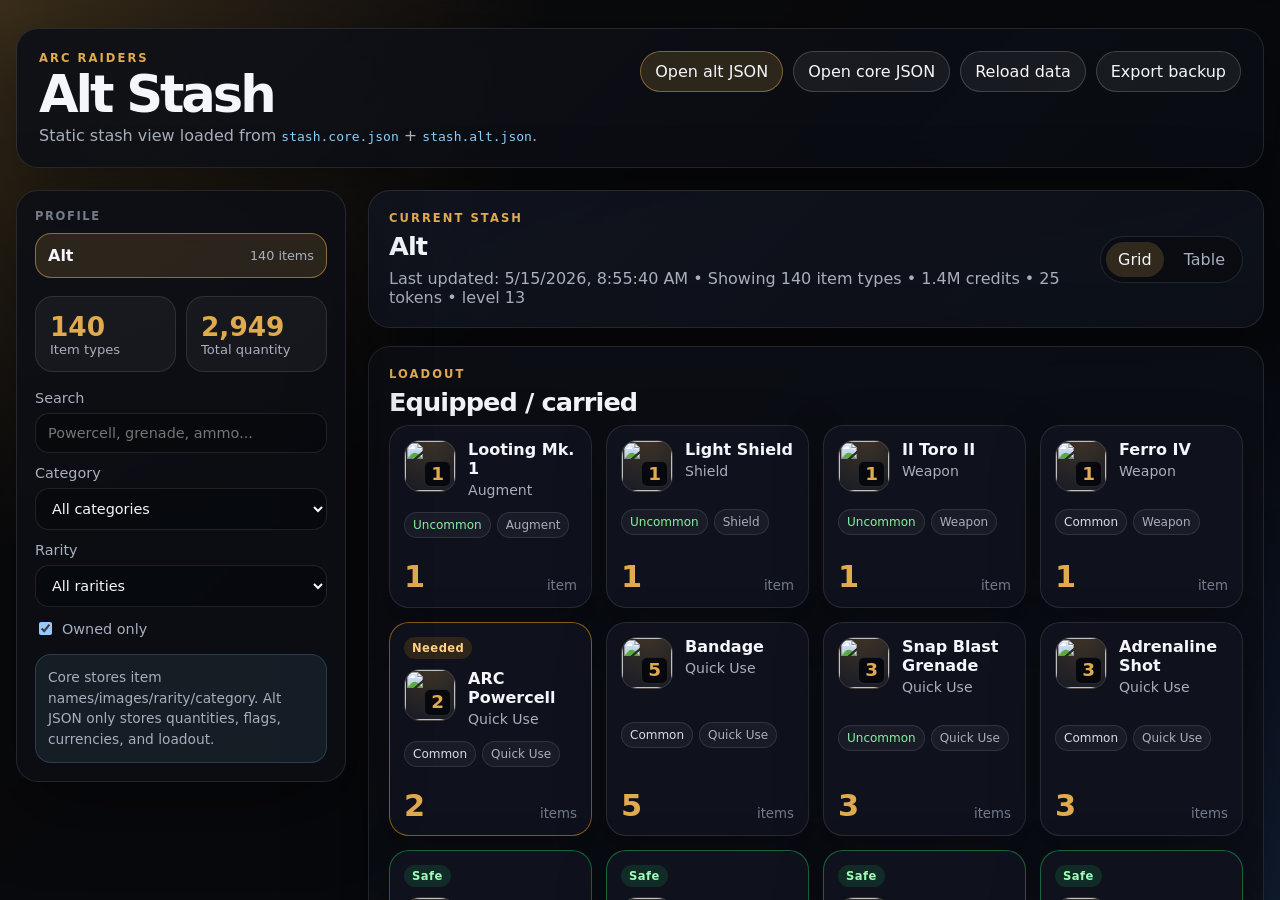
==== index.html @ db2b0db4 "starter upload" ====
<!doctype html>
<html lang="en">
<head>
  <meta charset="utf-8" />
  <meta http-equiv="refresh" content="0; url=/alt/" />
  <meta name="viewport" content="width=device-width, initial-scale=1" />
  <title>Sic4rio ARC Stash</title>
  <link rel="canonical" href="/alt/" />
</head>
<body>
  <p>Redirecting to <a href="/alt/">Alt stash</a>...</p>
</body>
</html>
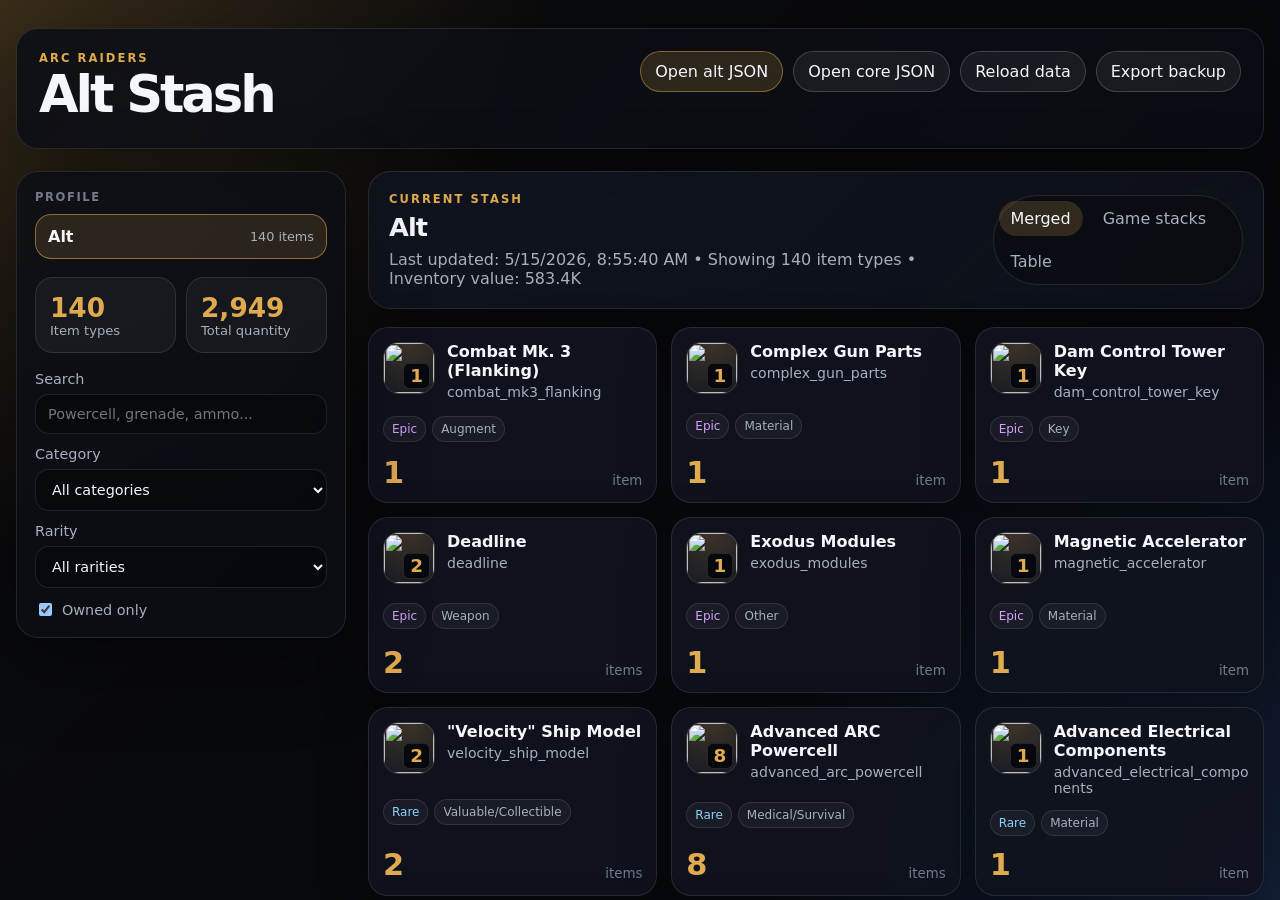
==== commit faa4d434: "v0.1" ====
--- a/index.html
+++ b/index.html
@@ -1,6 +1,8 @@
 <!doctype html>
 <html lang="en">
 <head>
+  <link rel="icon" href="https://sic4riodragon.uk/assets/SicarioDragon.png" />
+  <link rel="apple-touch-icon" href="https://sic4riodragon.uk/assets/SicarioDragon.png" />
   <meta charset="utf-8" />
   <meta http-equiv="refresh" content="0; url=/alt/" />
   <meta name="viewport" content="width=device-width, initial-scale=1" />
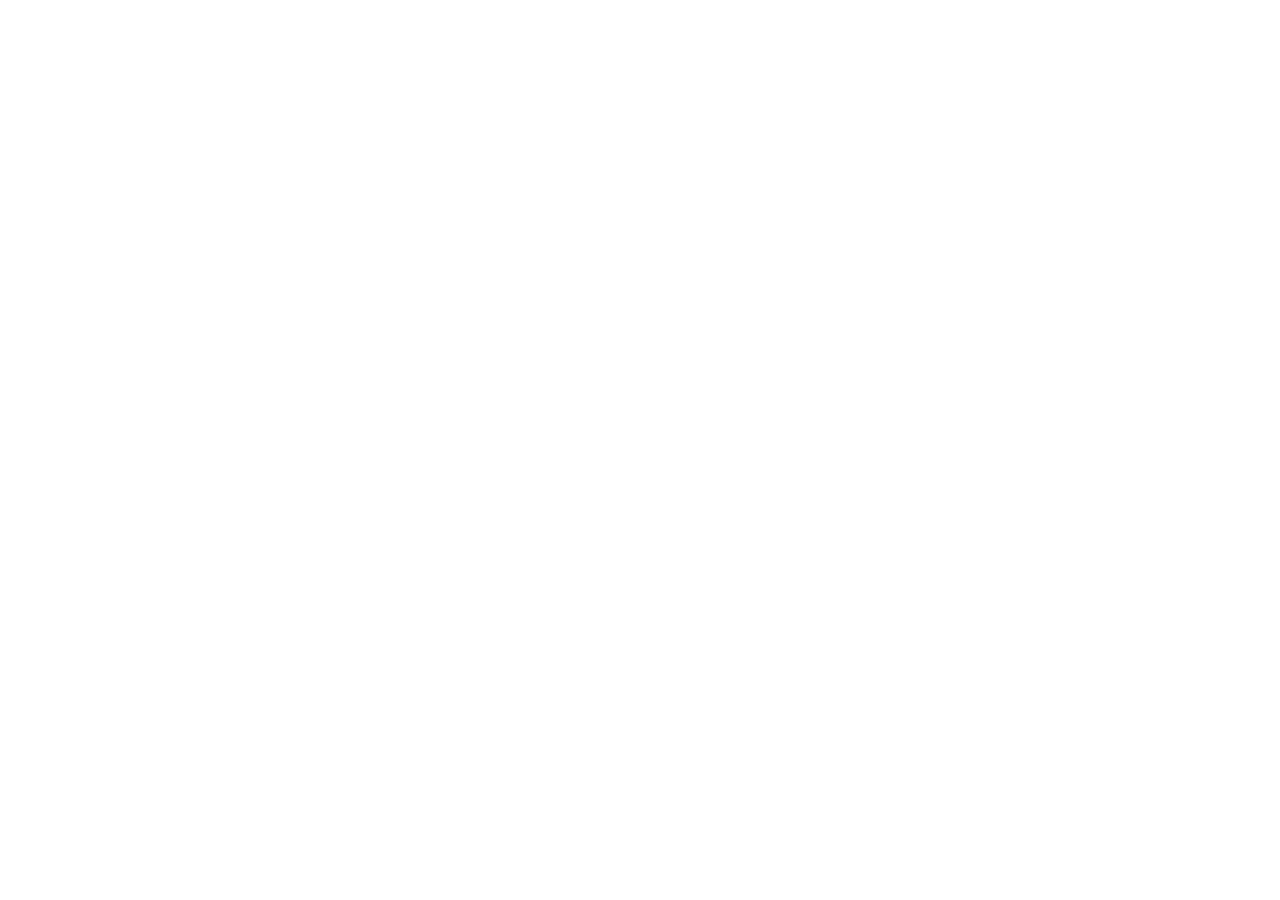
==== commit 2ac774c7: "moving to arcraiders-trading.sic4riodragon.uk/stash" ====
--- a/index.html
+++ b/index.html
@@ -1,15 +1,50 @@
 <!doctype html>
 <html lang="en">
 <head>
-  <link rel="icon" href="https://sic4riodragon.uk/assets/SicarioDragon.png" />
-  <link rel="apple-touch-icon" href="https://sic4riodragon.uk/assets/SicarioDragon.png" />
   <meta charset="utf-8" />
-  <meta http-equiv="refresh" content="0; url=/alt/" />
   <meta name="viewport" content="width=device-width, initial-scale=1" />
-  <title>Sic4rio ARC Stash</title>
-  <link rel="canonical" href="/alt/" />
+  <meta http-equiv="refresh" content="0; url=https://arcraiders-trading.sic4riodragon.uk/stash/" />
+
+  <title>Redirecting - ARC Stash</title>
+  <link rel="canonical" href="https://arcraiders-trading.sic4riodragon.uk/stash/" />
+
+  <script>
+    window.location.replace("https://arcraiders-trading.sic4riodragon.uk/stash/");
+  </script>
+
+  <style>
+    body {
+      margin: 0;
+      min-height: 100vh;
+      display: grid;
+      place-items: center;
+      background: #07090d;
+      color: #f4f7fb;
+      font-family: system-ui, -apple-system, BlinkMacSystemFont, "Segoe UI", sans-serif;
+    }
+
+    main {
+      max-width: 520px;
+      padding: 28px;
+      border: 1px solid rgba(255, 255, 255, 0.12);
+      border-radius: 18px;
+      background: rgba(255, 255, 255, 0.06);
+      text-align: center;
+    }
+
+    a {
+      color: #7dd3fc;
+      font-weight: 700;
+    }
+  </style>
 </head>
 <body>
-  <p>Redirecting to <a href="/alt/">Alt stash</a>...</p>
+  <main>
+    <h1>Redirecting...</h1>
+    <p>
+      The stash page moved to
+      <a href="https://arcraiders-trading.sic4riodragon.uk/stash/">arcraiders-trading.sic4riodragon.uk/stash/</a>.
+    </p>
+  </main>
 </body>
-</html>
+</html>
